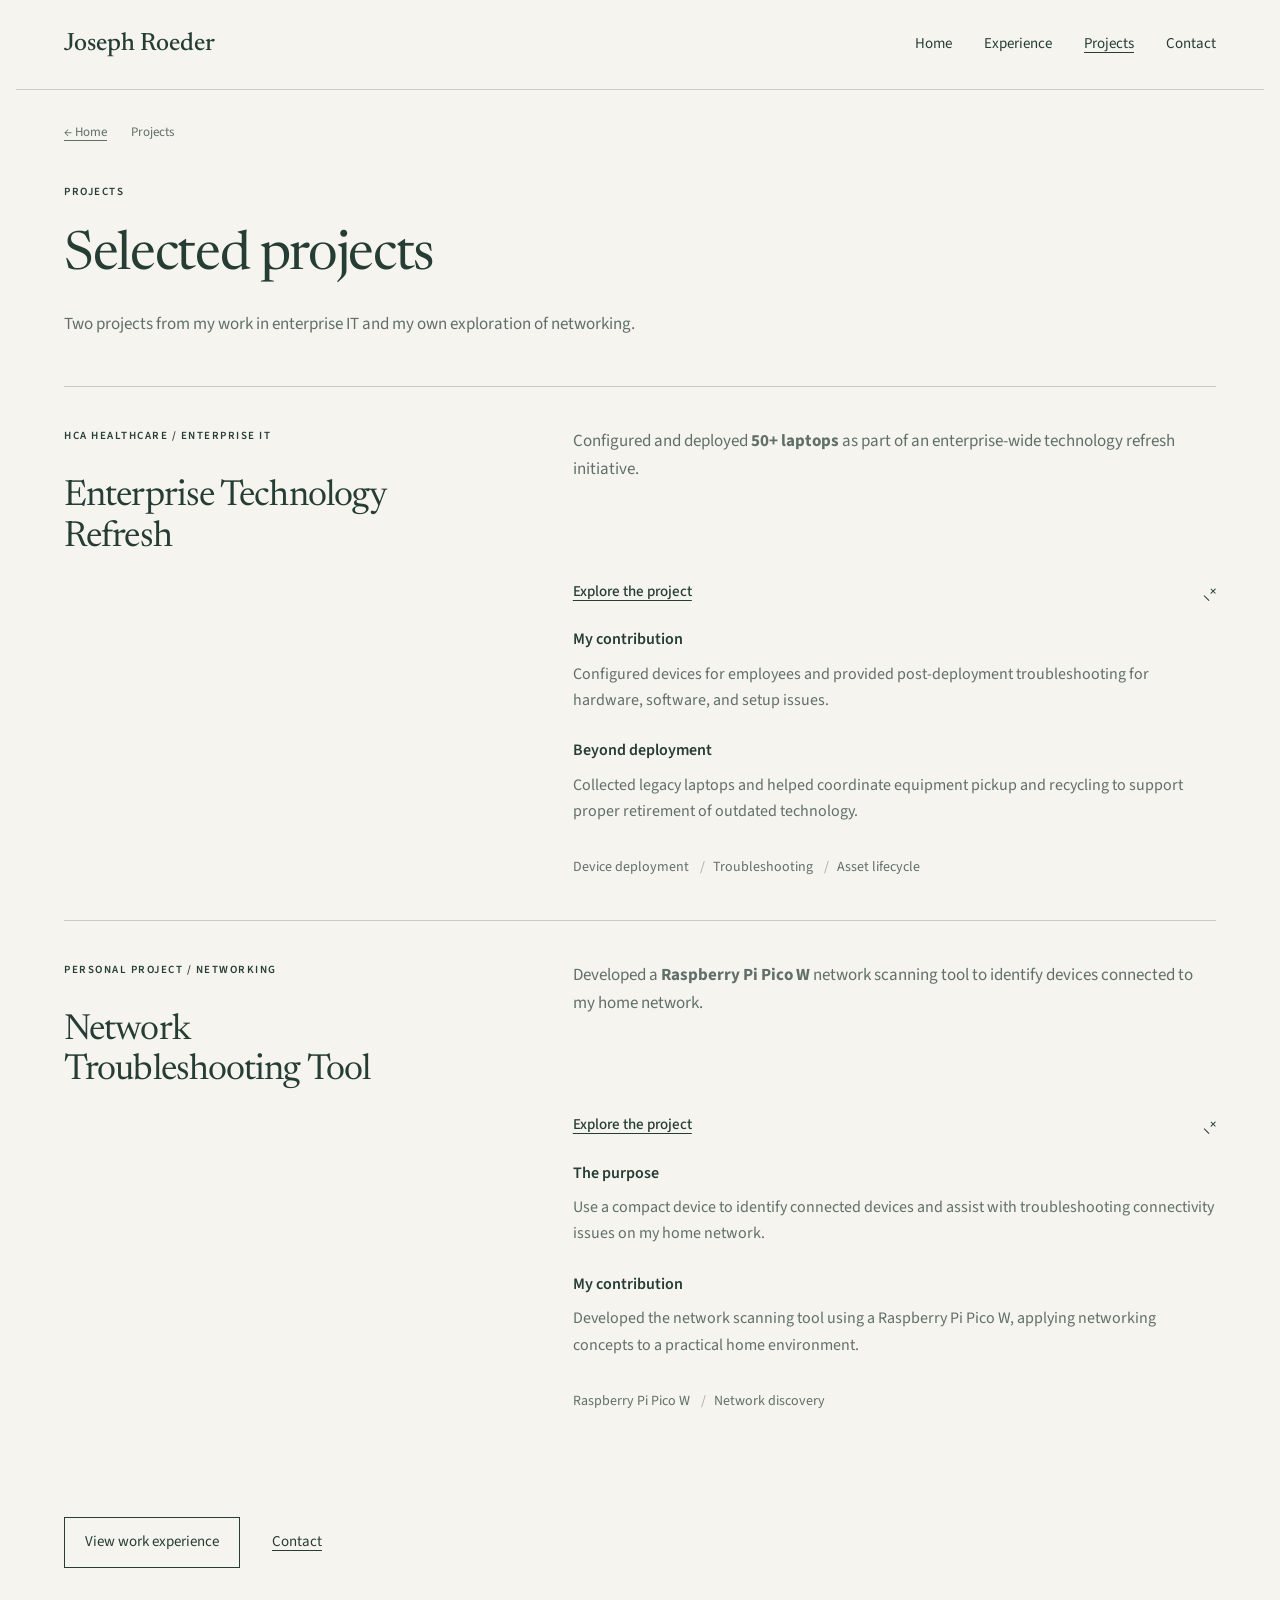
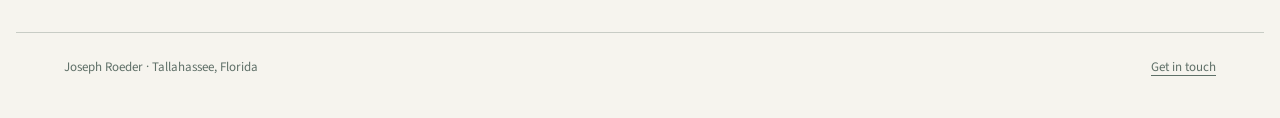
==== projects.html @ 1e168060 "Add files via upload" ====
<!doctype html>
<html lang="en"><head><meta charset="utf-8"><meta name="viewport" content="width=device-width,initial-scale=1"><meta name="description" content="Joseph Roeder — Information Technology student at Florida State University. Explore technical support experience, a cybersecurity focus, and a growing project portfolio."><title>Projects — Joseph Roeder</title><link rel="stylesheet" href="style.css"><script src="script.js" defer></script></head>
<body><a class="skip" href="#main">Skip to content</a>
<header><a class="brand" href="index.html" aria-label="Joseph Roeder home">Joseph Roeder</a><nav aria-label="Main navigation"><a href="index.html">Home</a><a href="work-experience.html">Experience</a><a href="projects.html">Projects</a><a class="nav-contact" href="index.html#contact">Contact</a></nav></header>
<main id="main"><div class="page-breadcrumb"><a href="index.html">← Home</a><span>Projects</span></div><section id="work" class="section work projects-page"><div class="work-heading"><div><p class="eyebrow">PROJECTS</p><h1 class="page-heading">Selected projects</h1></div><p>Two projects from my work in enterprise IT and my own exploration of networking.</p></div><div class="project-grid"><article class="case-study"><div class="case-body"><p class="eyebrow">HCA HEALTHCARE / ENTERPRISE IT</p><h3>Enterprise Technology Refresh</h3><p>Configured and deployed <strong>50+ laptops</strong> as part of an enterprise-wide technology refresh initiative.</p><details open><summary>Explore the project <span class="plus">+</span></summary><div class="case-detail"><h4>My contribution</h4><p>Configured devices for employees and provided post-deployment troubleshooting for hardware, software, and setup issues.</p><h4>Beyond deployment</h4><p>Collected legacy laptops and helped coordinate equipment pickup and recycling to support proper retirement of outdated technology.</p></div></details><div class="tags"><span>Device deployment</span><span>Troubleshooting</span><span>Asset lifecycle</span></div></div></article><article class="case-study"><div class="case-body"><p class="eyebrow">PERSONAL PROJECT / NETWORKING</p><h3>Network Troubleshooting Tool</h3><p>Developed a <strong>Raspberry Pi Pico W</strong> network scanning tool to identify devices connected to my home network.</p><details open><summary>Explore the project <span class="plus">+</span></summary><div class="case-detail"><h4>The purpose</h4><p>Use a compact device to identify connected devices and assist with troubleshooting connectivity issues on my home network.</p><h4>My contribution</h4><p>Developed the network scanning tool using a Raspberry Pi Pico W, applying networking concepts to a practical home environment.</p></div></details><div class="tags"><span>Raspberry Pi Pico W</span><span>Network discovery</span></div></div></article></div></section>
<div class="page-next"><a class="button primary" href="work-experience.html">View work experience</a><a class="text-link" href="index.html#contact">Contact</a></div></main><footer><span>Joseph Roeder · Tallahassee, Florida</span><a href="mailto:joeyroeder29@gmail.com">Get in touch</a></footer></body></html>
---- style.css ----
@import url('https://fonts.googleapis.com/css2?family=Newsreader:opsz,wght@6..72,400;6..72,500&family=Source+Sans+3:wght@400;500;600&display=swap');
:root{--paper:#f6f4ee;--ink:#253d35;--rule:#253d3538;--muted:#253d35b8}*{box-sizing:border-box}html{scroll-padding-top:24px}body{margin:0;background:var(--paper);color:var(--ink);font:17px/1.65 'Source Sans 3',sans-serif}a{color:inherit;text-underline-offset:4px}button,summary{font:inherit}a:focus-visible,summary:focus-visible{outline:2px solid var(--ink);outline-offset:5px}img{max-width:100%}.skip{position:fixed;top:-100px;background:var(--ink);color:var(--paper);padding:8px 16px;z-index:50}.skip:focus{top:8px}header{max-width:1248px;margin:auto;padding:32px 48px;display:flex;align-items:center;justify-content:space-between;gap:32px;border-bottom:1px solid var(--rule)}.brand{font:500 25px 'Newsreader',Georgia,serif;text-decoration:none;white-space:nowrap}nav{display:flex;gap:32px;font-size:15px}nav a{text-decoration:none}nav a:hover,nav a[aria-current]{text-decoration:underline}main{max-width:1248px;margin:auto}.hero{display:grid;grid-template-columns:1.4fr 1fr;gap:80px;padding:80px 48px;align-items:center}.eyebrow{font-size:11px;font-weight:600;letter-spacing:1.5px;margin:0 0 24px}h1,h2,h3{font-family:'Newsreader',Georgia,serif;font-weight:400;line-height:1.12;letter-spacing:-.025em}h1{font-size:clamp(48px,6vw,76px);margin:24px 0}h2{font-size:42px;margin:16px 0 32px}h3{font-size:30px;margin:16px 0 24px}h4{font-size:16px;font-weight:600;margin:24px 0 8px}em{font-style:normal}.hero-subtitle{font:400 29px/1.3 'Newsreader',Georgia,serif;margin:0 0 24px}.intro{font-size:17px;max-width:535px;margin:16px 0;color:var(--muted)}.actions{display:flex;gap:32px;align-items:center;margin-top:32px}.button{display:inline-flex;align-items:center;justify-content:space-between;gap:24px;border:1px solid var(--ink);padding:12px 20px;text-decoration:none;font-size:15px}.button:hover{background:var(--ink);color:var(--paper)}.text-link{font-size:15px}.portrait{margin:0}.portrait img{display:block;width:100%;aspect-ratio:4/5;object-fit:cover;object-position:50% 45%}.portrait figcaption{font-size:12px;margin-top:12px;color:var(--muted)}.section{padding:64px 48px;border-top:1px solid var(--rule)}.explore-grid{display:grid;grid-template-columns:1fr 1fr;gap:64px}.explore-card{text-decoration:none;display:block;padding-top:24px;border-top:1px solid var(--rule)}.explore-card p{color:var(--muted);margin-bottom:24px}.explore-card strong{font-size:15px;font-weight:500;text-decoration:underline;text-underline-offset:4px}.explore-card .eyebrow{margin:0;font-size:10px}.skills-education{display:grid;grid-template-columns:1.3fr 1fr;gap:80px}.skill-groups>div+div{margin-top:24px}.skill-groups h3{font:600 16px 'Source Sans 3',sans-serif;letter-spacing:0;margin:0 0 8px}.tags{display:flex;flex-wrap:wrap;gap:0;font-size:14px;color:var(--muted)}.tags span:not(:last-child):after{content:' / ';padding:0 8px;opacity:.55}.education h3{font-size:28px;margin:16px 0}.education p{margin:8px 0;color:var(--muted);font-size:15px}.education-stats{display:flex;gap:32px;margin:24px 0}.education-stats span{font-size:12px}.education-stats strong{display:block;font-size:18px;font-weight:500}.previous-school{border-top:1px solid var(--rule);padding-top:8px}.education-location{font-size:12px!important}.contact{border-top:1px solid var(--rule);padding:64px 48px}.contact>p:not(.eyebrow){max-width:560px;color:var(--muted)}.contact-actions{display:flex;gap:16px;flex-wrap:wrap;margin:32px 0}.contact-details{display:flex;gap:12px;flex-wrap:wrap;font-size:14px}.contact h2{font-size:48px;margin-bottom:24px}footer{max-width:1248px;margin:auto;border-top:1px solid var(--rule);padding:24px 48px 40px;display:flex;justify-content:space-between;font-size:13px;color:var(--muted)}.page-breadcrumb{padding:32px 48px 0;display:flex;gap:24px;font-size:13px;color:var(--muted)}.page-heading{font-size:54px;margin:16px 0 24px}.experience-page{border:0;display:grid;grid-template-columns:1fr 1.8fr;gap:64px;padding-top:40px}.section-heading>p:not(.eyebrow){color:var(--muted);font-size:16px}.section-heading .text-link{display:inline-block;margin-top:16px}details{border-bottom:1px solid var(--rule);padding:24px 0}summary{display:flex;align-items:center;gap:24px;cursor:pointer;list-style:none;font-size:20px;font-weight:500;line-height:1.35}summary::-webkit-details-marker{display:none}summary small{display:block;font-size:14px;font-weight:400;color:var(--muted);margin-top:8px}.plus{margin-left:auto;font-weight:400;flex-shrink:0}details[open] .plus{transform:rotate(45deg)}.company-logo{width:96px;height:64px;flex-shrink:0;display:flex;align-items:center;justify-content:center;padding:8px;background:white}.company-logo img{width:100%;height:100%;object-fit:contain}.logo-1{background:#10252d}.logo-2{background:#082f50;padding:4px}.logo-3{background:#13331f}.logo-4 img{max-width:44px}.role-meta{font-size:13px;margin:24px 0 16px;color:var(--muted)}.role-bullets{padding-left:20px;font-size:16px;color:var(--muted);margin:16px 0 24px}.role-bullets li+li{margin-top:12px}.page-next{display:flex;gap:32px;align-items:center;padding:0 48px 64px}.projects-page{border:0;padding-top:40px}.work-heading{max-width:640px;margin-bottom:48px}.work-heading>p{color:var(--muted)}.project-grid{display:block}.case-study{border-top:1px solid var(--rule);padding:40px 0}.case-body{display:grid;grid-template-columns:1fr 1.5fr;column-gap:80px}.case-body>.eyebrow{grid-column:1;margin-bottom:16px}.case-body>h3{grid-column:1;grid-row:2;font-size:36px;max-width:350px}.case-body>p:not(.eyebrow){grid-column:2;grid-row:1/3;margin-top:0;color:var(--muted)}.case-body>details{grid-column:2;border:0;padding:0 0 24px}.case-body>details summary{font-size:15px;text-decoration:underline;text-underline-offset:4px}.case-body>.tags{grid-column:2}.case-detail p{color:var(--muted);font-size:16px;margin:8px 0}.case-detail h4{margin-top:24px}
@media(max-width:900px){header{padding:24px 32px;gap:24px}nav{gap:20px;font-size:14px}.hero{gap:40px;padding:56px 32px}.section,.contact{padding:48px 32px}.skills-education{gap:40px}.experience-page{grid-template-columns:1fr;gap:24px}.section-heading{max-width:560px}.case-body{column-gap:40px}.page-breadcrumb{padding-left:32px}.page-next,footer{padding-left:32px;padding-right:32px}}
@media(max-width:600px){header{align-items:start;padding:24px;flex-direction:column;gap:16px}nav{gap:24px;font-size:14px}.brand{font-size:25px}.hero{padding:40px 24px;grid-template-columns:1fr;gap:32px}.hero h1{font-size:52px}.hero-subtitle{font-size:27px}.hero .eyebrow{font-size:9px}.portrait{max-width:320px}.portrait img{aspect-ratio:1}.section,.contact{padding:40px 24px}h2{font-size:34px}.explore-grid,.skills-education{grid-template-columns:1fr;gap:32px}.actions{gap:24px}.button{font-size:14px;padding:12px 16px}.page-breadcrumb{padding:24px 24px 0}.page-heading{font-size:44px}.company-logo{width:80px;height:56px}summary{font-size:18px;gap:16px}.role-bullets{font-size:15px}.case-body{display:block}.case-body>h3{font-size:32px}.case-body>p:not(.eyebrow){margin-top:16px}.case-body>details{padding-top:8px}.case-study{padding:32px 0}.page-next{padding:0 24px 40px;flex-wrap:wrap;gap:24px}.contact-details{gap:8px;font-size:13px}footer{padding:24px;gap:16px;flex-wrap:wrap}}
.portrait img{height:auto}
@media(min-width:601px) and (max-width:760px){.hero{grid-template-columns:1fr;gap:32px}.portrait{max-width:320px}.portrait img{aspect-ratio:1}}
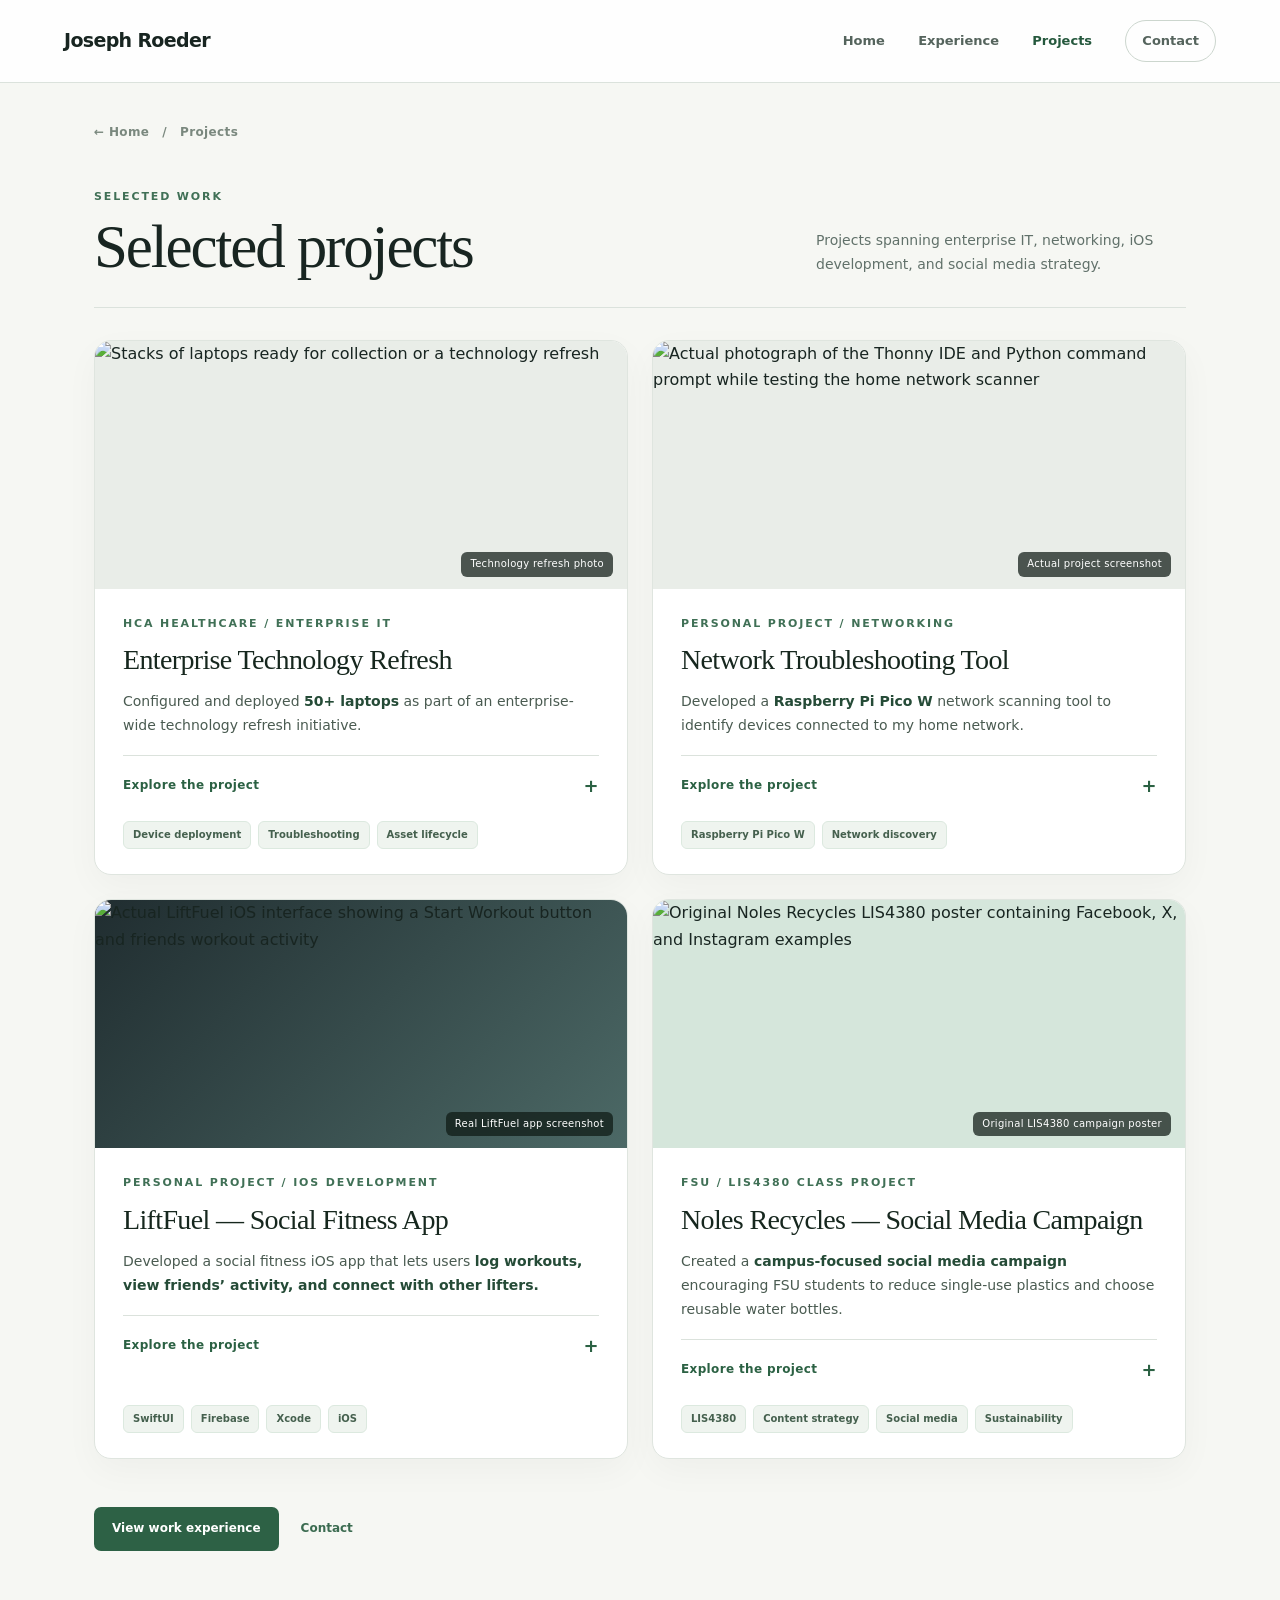
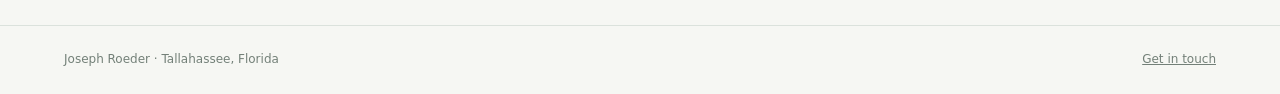
==== commit bc956005: "Add files via upload" ====
--- a/projects.html
+++ b/projects.html
@@ -1,6 +1,56 @@
-<!doctype html>
-<html lang="en"><head><meta charset="utf-8"><meta name="viewport" content="width=device-width,initial-scale=1"><meta name="description" content="Joseph Roeder — Information Technology student at Florida State University. Explore technical support experience, a cybersecurity focus, and a growing project portfolio."><title>Projects — Joseph Roeder</title><link rel="stylesheet" href="style.css"><script src="script.js" defer></script></head>
-<body><a class="skip" href="#main">Skip to content</a>
-<header><a class="brand" href="index.html" aria-label="Joseph Roeder home">Joseph Roeder</a><nav aria-label="Main navigation"><a href="index.html">Home</a><a href="work-experience.html">Experience</a><a href="projects.html">Projects</a><a class="nav-contact" href="index.html#contact">Contact</a></nav></header>
-<main id="main"><div class="page-breadcrumb"><a href="index.html">← Home</a><span>Projects</span></div><section id="work" class="section work projects-page"><div class="work-heading"><div><p class="eyebrow">PROJECTS</p><h1 class="page-heading">Selected projects</h1></div><p>Two projects from my work in enterprise IT and my own exploration of networking.</p></div><div class="project-grid"><article class="case-study"><div class="case-body"><p class="eyebrow">HCA HEALTHCARE / ENTERPRISE IT</p><h3>Enterprise Technology Refresh</h3><p>Configured and deployed <strong>50+ laptops</strong> as part of an enterprise-wide technology refresh initiative.</p><details open><summary>Explore the project <span class="plus">+</span></summary><div class="case-detail"><h4>My contribution</h4><p>Configured devices for employees and provided post-deployment troubleshooting for hardware, software, and setup issues.</p><h4>Beyond deployment</h4><p>Collected legacy laptops and helped coordinate equipment pickup and recycling to support proper retirement of outdated technology.</p></div></details><div class="tags"><span>Device deployment</span><span>Troubleshooting</span><span>Asset lifecycle</span></div></div></article><article class="case-study"><div class="case-body"><p class="eyebrow">PERSONAL PROJECT / NETWORKING</p><h3>Network Troubleshooting Tool</h3><p>Developed a <strong>Raspberry Pi Pico W</strong> network scanning tool to identify devices connected to my home network.</p><details open><summary>Explore the project <span class="plus">+</span></summary><div class="case-detail"><h4>The purpose</h4><p>Use a compact device to identify connected devices and assist with troubleshooting connectivity issues on my home network.</p><h4>My contribution</h4><p>Developed the network scanning tool using a Raspberry Pi Pico W, applying networking concepts to a practical home environment.</p></div></details><div class="tags"><span>Raspberry Pi Pico W</span><span>Network discovery</span></div></div></article></div></section>
-<div class="page-next"><a class="button primary" href="work-experience.html">View work experience</a><a class="text-link" href="index.html#contact">Contact</a></div></main><footer><span>Joseph Roeder · Tallahassee, Florida</span><a href="mailto:joeyroeder29@gmail.com">Get in touch</a></footer></body></html>
+<!doctype html><html lang="en"><head><meta charset="utf-8"><meta name="viewport" content="width=device-width, initial-scale=1"><meta name="description" content="Joseph Roeder's enterprise IT, networking, iOS app development, and LIS4380 social media campaign projects"><title>Projects — Joseph Roeder (Preview)</title><style>
+:root{--ink:#182521;--muted:#61716a;--bg:#f6f7f3;--line:#dbe2dc;--accent:#38664f;--white:#fff;--serif:Georgia,"Times New Roman",serif}
+*{box-sizing:border-box}
+html{scroll-behavior:smooth}
+body{margin:0!important;color:var(--ink)!important;background:var(--bg)!important;font:16px/1.65 system-ui,-apple-system,BlinkMacSystemFont,"Segoe UI",sans-serif!important}
+a{color:inherit;text-decoration:none}
+a:focus-visible,summary:focus-visible{outline:3px solid #89b5a1;outline-offset:4px}
+.site-header{height:83px;padding:0 clamp(20px,5vw,80px);background:rgba(255,255,255,.92);display:flex;align-items:center;justify-content:space-between;border-bottom:1px solid var(--line);gap:22px}
+.brand{font-weight:750;font-size:19px;letter-spacing:-.035em}
+.site-header nav{display:flex;align-items:center;gap:clamp(12px,2.6vw,34px);font-size:13px;font-weight:650;color:#55645d}
+.site-header nav a[aria-current=page]{color:#25583d}
+.site-header nav a:hover{color:#25583d}
+.nav-contact{border:1px solid #ccd6ce;padding:9px 16px;border-radius:100px}
+.site-main{max-width:1220px;margin:auto;padding:40px clamp(22px,5vw,70px) 74px}
+.page-breadcrumb{display:flex;gap:13px;align-items:center;color:#7a887e;font-size:12px;font-weight:650;letter-spacing:.03em;margin-bottom:45px}
+.page-breadcrumb a:hover{text-decoration:underline}
+.work-heading{display:flex;justify-content:space-between;align-items:end;gap:40px;margin-bottom:32px;padding-bottom:27px;border-bottom:1px solid var(--line)}
+.eyebrow{font-weight:750;font-size:11px!important;letter-spacing:.17em;color:#407056!important;margin:0 0 8px!important;text-transform:uppercase}
+.page-heading{font:normal clamp(37px,5vw,61px)/1.08 var(--serif)!important;letter-spacing:-.035em;margin:0!important;color:#182521!important}
+.work-heading>p{max-width:370px;margin:0 0 3px!important;color:var(--muted)!important;font-size:14px!important;line-height:1.7}
+.project-grid{display:grid!important;grid-template-columns:repeat(2,minmax(0,1fr))!important;gap:24px!important}
+.case-study{background:#fff!important;border:1px solid #dfe5df!important;box-shadow:0 12px 35px rgba(20,39,29,.035);border-radius:17px!important;overflow:hidden!important;min-width:0!important;padding:0!important;display:block!important}
+.case-body{display:flex!important;flex-direction:column!important;gap:0!important;height:100%!important;min-width:0!important;padding:0!important;grid-template-columns:unset!important}
+.project-media{margin:0!important;order:0!important;grid-column:unset!important;grid-row:unset!important;position:relative;background:#e9ede8;height:248px;overflow:hidden}
+.project-media a{display:block;width:100%;height:100%;cursor:zoom-in}
+.project-media img{display:block;width:100%;height:100%;object-fit:cover!important;border:0!important;aspect-ratio:auto!important;transition:transform .35s ease}
+.project-media a:hover img{transform:scale(1.025)}
+.project-media.portrait{background:linear-gradient(135deg,#202d30,#4c6966)}
+.project-media.portrait img{object-fit:contain!important;object-position:center}
+.project-media.poster{background:#d5e6db}
+.project-media.poster img{object-fit:contain!important;object-position:center}
+.project-media figcaption{position:absolute;right:14px;bottom:12px;color:#fff!important;background:rgba(14,25,20,.72);backdrop-filter:blur(8px);border-radius:6px;padding:4px 9px;font-size:10px!important;letter-spacing:.03em;margin:0!important}
+.project-content{padding:26px 28px 25px;display:flex;flex-direction:column;flex:1}
+.case-body .project-content .eyebrow{margin-bottom:10px!important}
+.case-body h3{font:normal 28px/1.22 var(--serif)!important;letter-spacing:-.023em;margin:0 0 12px!important;color:#16271e!important}
+.project-intro{font-size:14px!important;line-height:1.72!important;color:#4a5b51!important;margin:0 0 18px!important;min-height:48px}
+.project-intro strong{color:#254b37}
+.case-body details{grid-column:unset!important;grid-row:unset!important;border-top:1px solid var(--line);padding-top:15px;margin:0 0 20px!important}
+.case-body details summary{list-style:none;cursor:pointer;display:flex;justify-content:space-between;align-items:center;font-weight:750;font-size:12px;color:#2b6143;letter-spacing:.03em;user-select:none}
+.case-body details summary::-webkit-details-marker{display:none}
+.case-body summary .plus{display:inline-block;font-size:18px;transition:transform .15s}
+.case-body details[open] summary .plus{transform:rotate(45deg)}
+.case-detail{padding:11px 0 0!important;color:#516157}
+.case-detail h4{font-size:12px!important;color:#223d2d!important;margin:14px 0 4px!important}
+.case-detail p{font-size:13px!important;line-height:1.67!important;margin:0!important}
+.tags{display:flex!important;flex-wrap:wrap;gap:7px!important;grid-column:unset!important;grid-row:unset!important;margin-top:auto!important}
+.tags span{background:#eff4ef!important;color:#45604e!important;border:1px solid #dce9df;border-radius:6px!important;padding:5px 9px!important;font-size:10px!important;font-weight:650;white-space:normal}
+.page-next{display:flex;align-items:center;gap:22px;margin-top:48px}
+.button.primary{padding:12px 18px;background:#2d6145;border-radius:7px;color:white;font-size:12px;font-weight:750}
+.text-link{font-size:12px;color:#3b6b50;font-weight:750}
+.site-footer{display:flex;justify-content:space-between;gap:12px;border-top:1px solid var(--line);padding:24px clamp(22px,5vw,80px);font-size:12px;color:#738078}
+.site-footer a{text-decoration:underline}
+.skip{position:absolute;left:-9999px;top:0}.skip:focus{left:10px;background:white;padding:12px;z-index:50}
+@media(max-width:820px){.project-grid{grid-template-columns:1fr!important}.project-media{height:300px}.work-heading{align-items:start;flex-direction:column;gap:15px}.work-heading>p{max-width:550px}.site-main{padding-top:30px}.page-breadcrumb{margin-bottom:34px}}
+@media(max-width:560px){.site-header{height:auto;min-height:75px;flex-wrap:wrap;padding:17px 20px;gap:12px}.site-header nav{flex-wrap:wrap;gap:12px;font-size:11px}.site-main{padding-left:18px;padding-right:18px}.project-media{height:220px}.project-content{padding:24px 20px}.case-body h3{font-size:26px}.site-footer{flex-wrap:wrap}.page-heading{font-size:41px!important}}
+</style></head><body><a class="skip" href="#main">Skip to content</a><header class="site-header"><a class="brand" href="#main">Joseph Roeder</a><nav aria-label="Main navigation"><a href="index.html">Home</a><a href="work-experience.html">Experience</a><a href="projects.html" aria-current="page">Projects</a><a class="nav-contact" href="index.html#contact">Contact</a></nav></header><main class="site-main" id="main"><div class="page-breadcrumb"><a href="index.html">← Home</a><span>/</span><span>Projects</span></div><section class="section work projects-page"><div class="work-heading"><div><p class="eyebrow">SELECTED WORK</p><h1 class="page-heading">Selected projects</h1></div><p>Projects spanning enterprise IT, networking, iOS development, and social media strategy.</p></div><div class="project-grid"><article class="case-study"><div class="case-body"><figure class="project-media "><a href="assets/tech-refresh-photo.jpg" target="_blank" aria-label="View full-size image for Enterprise Technology Refresh"><img src="assets/tech-refresh-photo.jpg" alt="Stacks of laptops ready for collection or a technology refresh" loading="lazy"></a><figcaption>Technology refresh photo</figcaption></figure><div class="project-content"><p class="eyebrow">HCA HEALTHCARE / ENTERPRISE IT</p><h3>Enterprise Technology Refresh</h3><p class="project-intro">Configured and deployed <strong>50+ laptops</strong> as part of an enterprise-wide technology refresh initiative.</p><details><summary>Explore the project <span class="plus">+</span></summary><div class="case-detail"><h4>My contribution</h4><p>Configured devices for employees and provided post-deployment troubleshooting for hardware, software, and setup issues.</p><h4>Beyond deployment</h4><p>Collected legacy laptops and helped coordinate equipment pickup and recycling to support proper retirement of outdated technology.</p></div></details><div class="tags"><span>Device deployment</span><span>Troubleshooting</span><span>Asset lifecycle</span></div></div></div></article><article class="case-study"><div class="case-body"><figure class="project-media "><a href="assets/python-network-tool.jpg" target="_blank" aria-label="View full-size image for Network Troubleshooting Tool"><img src="assets/python-network-tool.jpg" alt="Actual photograph of the Thonny IDE and Python command prompt while testing the home network scanner" loading="lazy"></a><figcaption>Actual project screenshot</figcaption></figure><div class="project-content"><p class="eyebrow">PERSONAL PROJECT / NETWORKING</p><h3>Network Troubleshooting Tool</h3><p class="project-intro">Developed a <strong>Raspberry Pi Pico W</strong> network scanning tool to identify devices connected to my home network.</p><details><summary>Explore the project <span class="plus">+</span></summary><div class="case-detail"><h4>The purpose</h4><p>Use a compact device to identify connected devices and assist with troubleshooting connectivity issues on my home network.</p><h4>My contribution</h4><p>Developed the network scanning tool using a Raspberry Pi Pico W, applying networking concepts to a practical home environment.</p></div></details><div class="tags"><span>Raspberry Pi Pico W</span><span>Network discovery</span></div></div></div></article><article class="case-study"><div class="case-body"><figure class="project-media portrait"><a href="assets/liftfuel-app.png" target="_blank" aria-label="View full-size image for LiftFuel — Social Fitness App"><img src="assets/liftfuel-app.png" alt="Actual LiftFuel iOS interface showing a Start Workout button and friends workout activity" loading="lazy"></a><figcaption>Real LiftFuel app screenshot</figcaption></figure><div class="project-content"><p class="eyebrow">PERSONAL PROJECT / iOS DEVELOPMENT</p><h3>LiftFuel — Social Fitness App</h3><p class="project-intro">Developed a social fitness iOS app that lets users <strong>log workouts, view friends’ activity, and connect with other lifters.</strong></p><details><summary>Explore the project <span class="plus">+</span></summary><div class="case-detail"><h4>About the project</h4><p>LiftFuel combines workout logging with social features so users can record training sessions and follow the activity of friends.</p><h4>My contribution</h4><p>Built the app in SwiftUI using Xcode and integrated Firebase for authentication, user profiles, friend requests, and shared workout data. Developed workout logging, a friends’ workout feed, and profile features.</p></div></details><div class="tags"><span>SwiftUI</span><span>Firebase</span><span>Xcode</span><span>iOS</span></div></div></div></article><article class="case-study"><div class="case-body"><figure class="project-media poster"><a href="assets/noles-recycles-poster.jpg" target="_blank" aria-label="View full-size image for Noles Recycles — Social Media Campaign"><img src="assets/noles-recycles-poster.jpg" alt="Original Noles Recycles LIS4380 poster containing Facebook, X, and Instagram examples" loading="lazy"></a><figcaption>Original LIS4380 campaign poster</figcaption></figure><div class="project-content"><p class="eyebrow">FSU / LIS4380 CLASS PROJECT</p><h3>Noles Recycles — Social Media Campaign</h3><p class="project-intro">Created a <strong>campus-focused social media campaign</strong> encouraging FSU students to reduce single-use plastics and choose reusable water bottles.</p><details><summary>Explore the project <span class="plus">+</span></summary><div class="case-detail"><h4>Campaign purpose</h4><p>Noles Recycles promotes reusable bottles, campus refill stations, and practical sustainability habits through educational and engaging posts.</p><h4>My contribution</h4><p>Planned a weekly content strategy for Facebook, X, and Instagram, developed sample graphics and posts, and presented the campaign concept, platform profiles, and content schedule on a final class poster.</p></div></details><div class="tags"><span>LIS4380</span><span>Content strategy</span><span>Social media</span><span>Sustainability</span></div></div></div></article></div></section><div class="page-next"><a class="button primary" href="work-experience.html">View work experience</a><a class="text-link" href="index.html#contact">Contact</a></div></main><footer class="site-footer"><span>Joseph Roeder · Tallahassee, Florida</span><a href="mailto:joeyroeder29@gmail.com">Get in touch</a></footer></body></html>
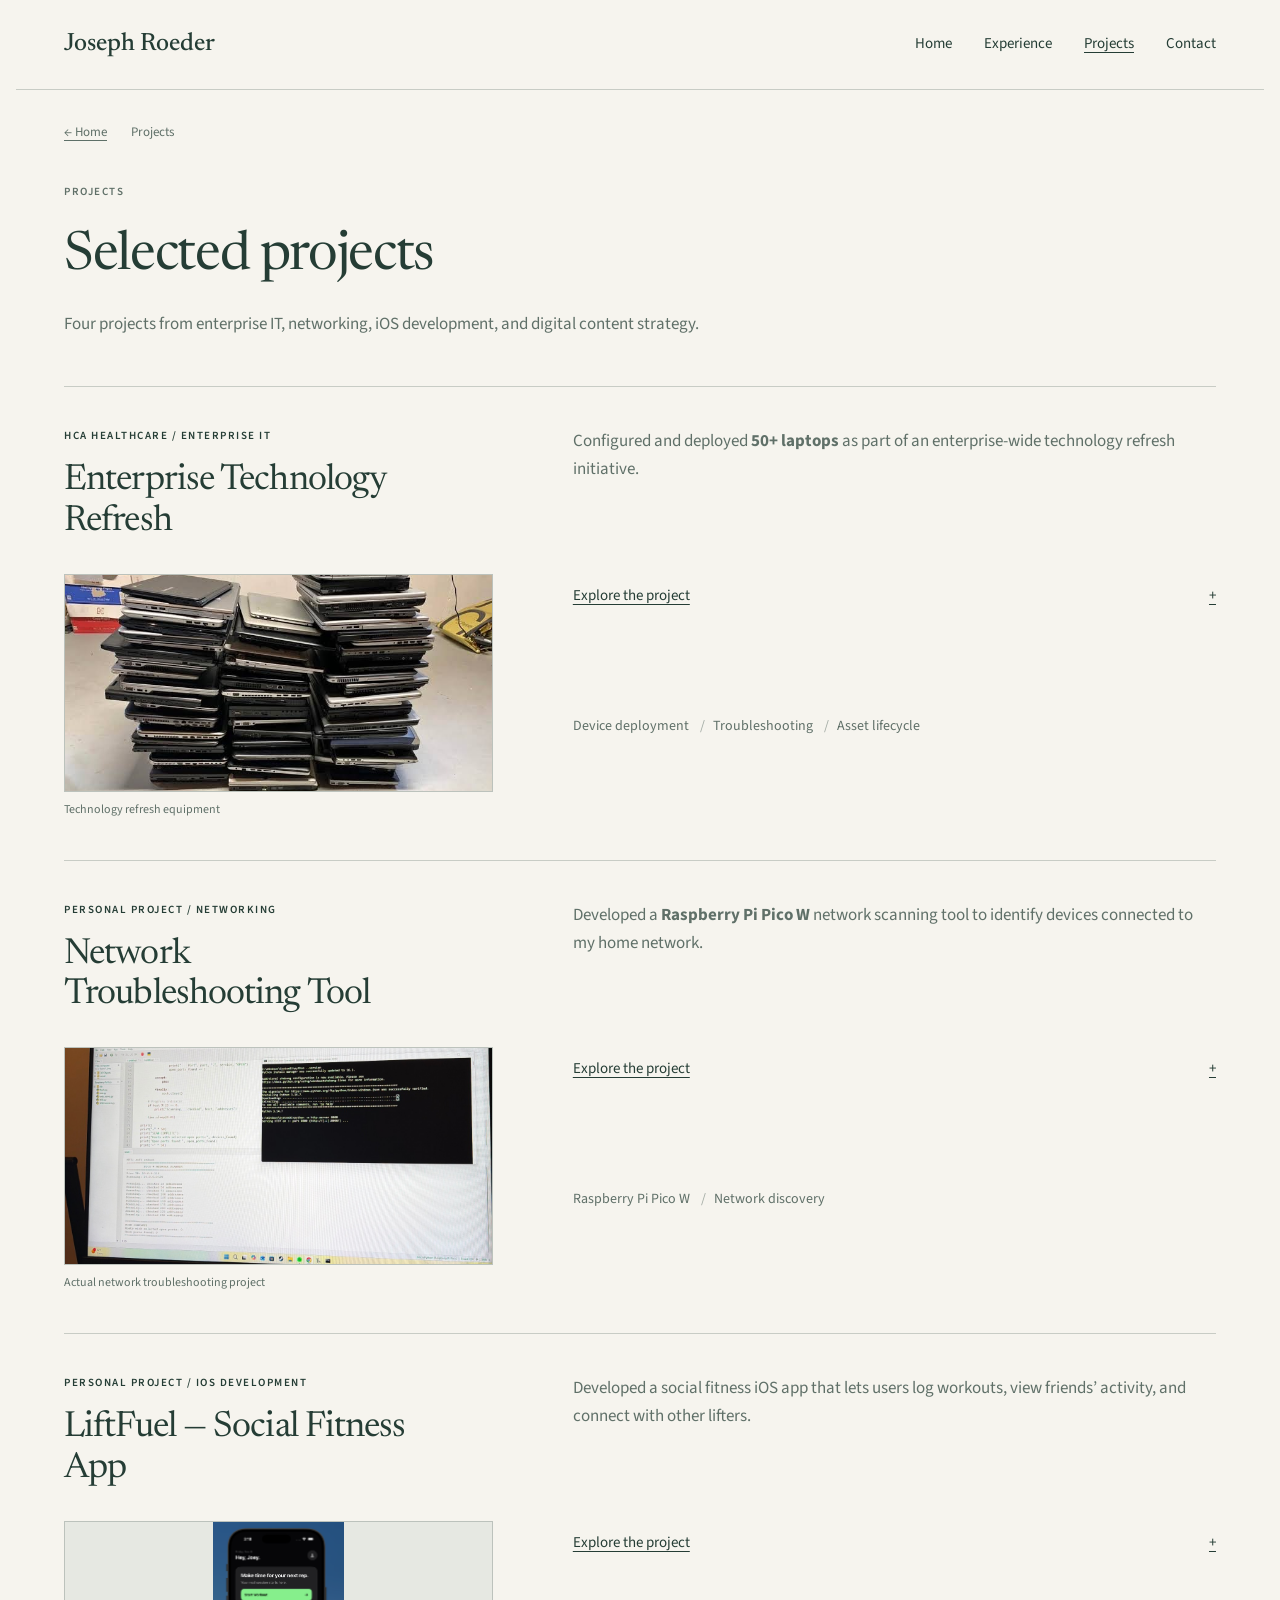
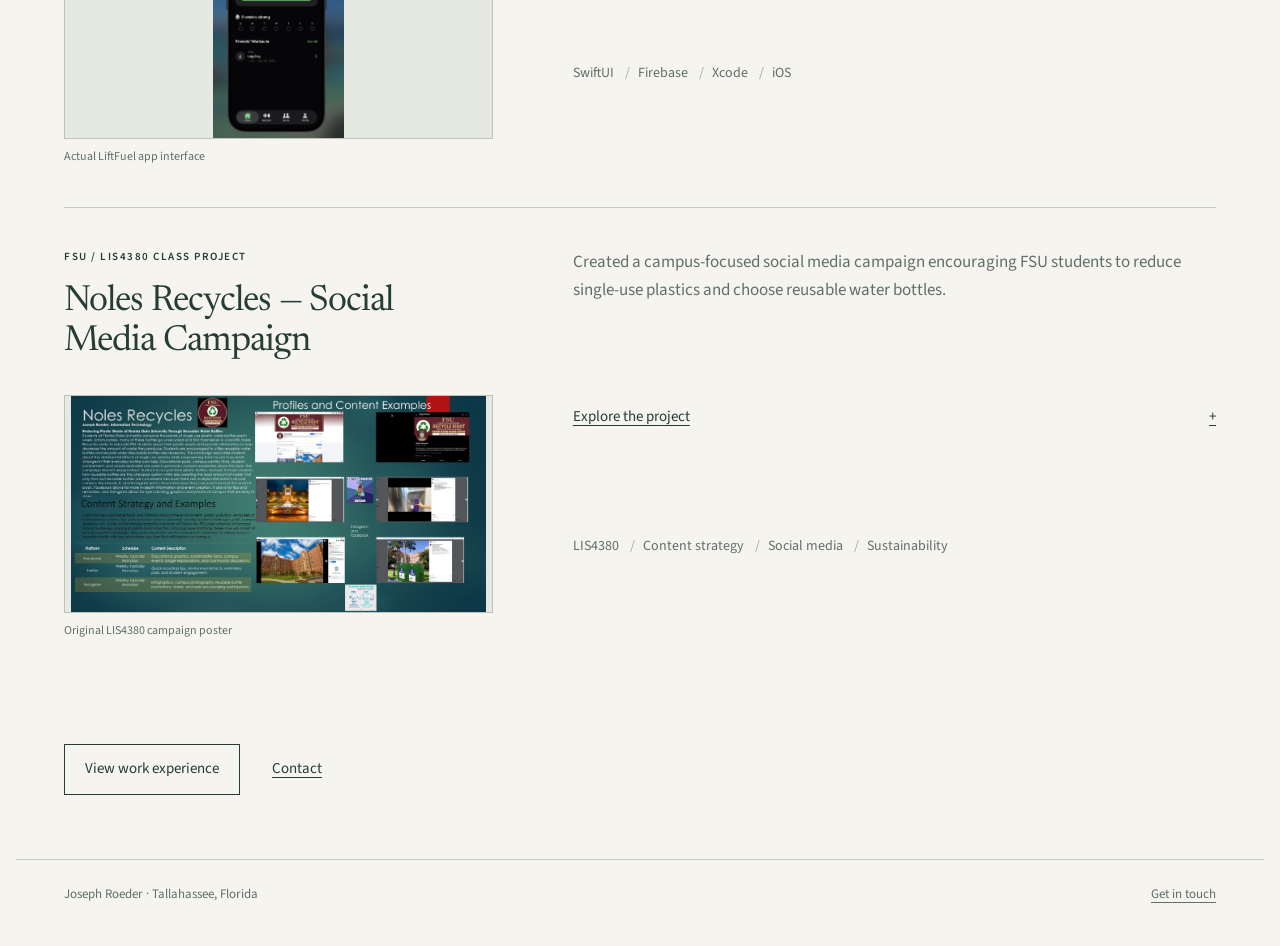
==== commit 60538184: "Add files via upload" ====
--- a/projects.html
+++ b/projects.html
@@ -1,56 +1,54 @@
-<!doctype html><html lang="en"><head><meta charset="utf-8"><meta name="viewport" content="width=device-width, initial-scale=1"><meta name="description" content="Joseph Roeder's enterprise IT, networking, iOS app development, and LIS4380 social media campaign projects"><title>Projects — Joseph Roeder (Preview)</title><style>
-:root{--ink:#182521;--muted:#61716a;--bg:#f6f7f3;--line:#dbe2dc;--accent:#38664f;--white:#fff;--serif:Georgia,"Times New Roman",serif}
-*{box-sizing:border-box}
-html{scroll-behavior:smooth}
-body{margin:0!important;color:var(--ink)!important;background:var(--bg)!important;font:16px/1.65 system-ui,-apple-system,BlinkMacSystemFont,"Segoe UI",sans-serif!important}
-a{color:inherit;text-decoration:none}
-a:focus-visible,summary:focus-visible{outline:3px solid #89b5a1;outline-offset:4px}
-.site-header{height:83px;padding:0 clamp(20px,5vw,80px);background:rgba(255,255,255,.92);display:flex;align-items:center;justify-content:space-between;border-bottom:1px solid var(--line);gap:22px}
-.brand{font-weight:750;font-size:19px;letter-spacing:-.035em}
-.site-header nav{display:flex;align-items:center;gap:clamp(12px,2.6vw,34px);font-size:13px;font-weight:650;color:#55645d}
-.site-header nav a[aria-current=page]{color:#25583d}
-.site-header nav a:hover{color:#25583d}
-.nav-contact{border:1px solid #ccd6ce;padding:9px 16px;border-radius:100px}
-.site-main{max-width:1220px;margin:auto;padding:40px clamp(22px,5vw,70px) 74px}
-.page-breadcrumb{display:flex;gap:13px;align-items:center;color:#7a887e;font-size:12px;font-weight:650;letter-spacing:.03em;margin-bottom:45px}
-.page-breadcrumb a:hover{text-decoration:underline}
-.work-heading{display:flex;justify-content:space-between;align-items:end;gap:40px;margin-bottom:32px;padding-bottom:27px;border-bottom:1px solid var(--line)}
-.eyebrow{font-weight:750;font-size:11px!important;letter-spacing:.17em;color:#407056!important;margin:0 0 8px!important;text-transform:uppercase}
-.page-heading{font:normal clamp(37px,5vw,61px)/1.08 var(--serif)!important;letter-spacing:-.035em;margin:0!important;color:#182521!important}
-.work-heading>p{max-width:370px;margin:0 0 3px!important;color:var(--muted)!important;font-size:14px!important;line-height:1.7}
-.project-grid{display:grid!important;grid-template-columns:repeat(2,minmax(0,1fr))!important;gap:24px!important}
-.case-study{background:#fff!important;border:1px solid #dfe5df!important;box-shadow:0 12px 35px rgba(20,39,29,.035);border-radius:17px!important;overflow:hidden!important;min-width:0!important;padding:0!important;display:block!important}
-.case-body{display:flex!important;flex-direction:column!important;gap:0!important;height:100%!important;min-width:0!important;padding:0!important;grid-template-columns:unset!important}
-.project-media{margin:0!important;order:0!important;grid-column:unset!important;grid-row:unset!important;position:relative;background:#e9ede8;height:248px;overflow:hidden}
-.project-media a{display:block;width:100%;height:100%;cursor:zoom-in}
-.project-media img{display:block;width:100%;height:100%;object-fit:cover!important;border:0!important;aspect-ratio:auto!important;transition:transform .35s ease}
-.project-media a:hover img{transform:scale(1.025)}
-.project-media.portrait{background:linear-gradient(135deg,#202d30,#4c6966)}
-.project-media.portrait img{object-fit:contain!important;object-position:center}
-.project-media.poster{background:#d5e6db}
-.project-media.poster img{object-fit:contain!important;object-position:center}
-.project-media figcaption{position:absolute;right:14px;bottom:12px;color:#fff!important;background:rgba(14,25,20,.72);backdrop-filter:blur(8px);border-radius:6px;padding:4px 9px;font-size:10px!important;letter-spacing:.03em;margin:0!important}
-.project-content{padding:26px 28px 25px;display:flex;flex-direction:column;flex:1}
-.case-body .project-content .eyebrow{margin-bottom:10px!important}
-.case-body h3{font:normal 28px/1.22 var(--serif)!important;letter-spacing:-.023em;margin:0 0 12px!important;color:#16271e!important}
-.project-intro{font-size:14px!important;line-height:1.72!important;color:#4a5b51!important;margin:0 0 18px!important;min-height:48px}
-.project-intro strong{color:#254b37}
-.case-body details{grid-column:unset!important;grid-row:unset!important;border-top:1px solid var(--line);padding-top:15px;margin:0 0 20px!important}
-.case-body details summary{list-style:none;cursor:pointer;display:flex;justify-content:space-between;align-items:center;font-weight:750;font-size:12px;color:#2b6143;letter-spacing:.03em;user-select:none}
-.case-body details summary::-webkit-details-marker{display:none}
-.case-body summary .plus{display:inline-block;font-size:18px;transition:transform .15s}
-.case-body details[open] summary .plus{transform:rotate(45deg)}
-.case-detail{padding:11px 0 0!important;color:#516157}
-.case-detail h4{font-size:12px!important;color:#223d2d!important;margin:14px 0 4px!important}
-.case-detail p{font-size:13px!important;line-height:1.67!important;margin:0!important}
-.tags{display:flex!important;flex-wrap:wrap;gap:7px!important;grid-column:unset!important;grid-row:unset!important;margin-top:auto!important}
-.tags span{background:#eff4ef!important;color:#45604e!important;border:1px solid #dce9df;border-radius:6px!important;padding:5px 9px!important;font-size:10px!important;font-weight:650;white-space:normal}
-.page-next{display:flex;align-items:center;gap:22px;margin-top:48px}
-.button.primary{padding:12px 18px;background:#2d6145;border-radius:7px;color:white;font-size:12px;font-weight:750}
-.text-link{font-size:12px;color:#3b6b50;font-weight:750}
-.site-footer{display:flex;justify-content:space-between;gap:12px;border-top:1px solid var(--line);padding:24px clamp(22px,5vw,80px);font-size:12px;color:#738078}
-.site-footer a{text-decoration:underline}
-.skip{position:absolute;left:-9999px;top:0}.skip:focus{left:10px;background:white;padding:12px;z-index:50}
-@media(max-width:820px){.project-grid{grid-template-columns:1fr!important}.project-media{height:300px}.work-heading{align-items:start;flex-direction:column;gap:15px}.work-heading>p{max-width:550px}.site-main{padding-top:30px}.page-breadcrumb{margin-bottom:34px}}
-@media(max-width:560px){.site-header{height:auto;min-height:75px;flex-wrap:wrap;padding:17px 20px;gap:12px}.site-header nav{flex-wrap:wrap;gap:12px;font-size:11px}.site-main{padding-left:18px;padding-right:18px}.project-media{height:220px}.project-content{padding:24px 20px}.case-body h3{font-size:26px}.site-footer{flex-wrap:wrap}.page-heading{font-size:41px!important}}
-</style></head><body><a class="skip" href="#main">Skip to content</a><header class="site-header"><a class="brand" href="#main">Joseph Roeder</a><nav aria-label="Main navigation"><a href="index.html">Home</a><a href="work-experience.html">Experience</a><a href="projects.html" aria-current="page">Projects</a><a class="nav-contact" href="index.html#contact">Contact</a></nav></header><main class="site-main" id="main"><div class="page-breadcrumb"><a href="index.html">← Home</a><span>/</span><span>Projects</span></div><section class="section work projects-page"><div class="work-heading"><div><p class="eyebrow">SELECTED WORK</p><h1 class="page-heading">Selected projects</h1></div><p>Projects spanning enterprise IT, networking, iOS development, and social media strategy.</p></div><div class="project-grid"><article class="case-study"><div class="case-body"><figure class="project-media "><a href="assets/tech-refresh-photo.jpg" target="_blank" aria-label="View full-size image for Enterprise Technology Refresh"><img src="assets/tech-refresh-photo.jpg" alt="Stacks of laptops ready for collection or a technology refresh" loading="lazy"></a><figcaption>Technology refresh photo</figcaption></figure><div class="project-content"><p class="eyebrow">HCA HEALTHCARE / ENTERPRISE IT</p><h3>Enterprise Technology Refresh</h3><p class="project-intro">Configured and deployed <strong>50+ laptops</strong> as part of an enterprise-wide technology refresh initiative.</p><details><summary>Explore the project <span class="plus">+</span></summary><div class="case-detail"><h4>My contribution</h4><p>Configured devices for employees and provided post-deployment troubleshooting for hardware, software, and setup issues.</p><h4>Beyond deployment</h4><p>Collected legacy laptops and helped coordinate equipment pickup and recycling to support proper retirement of outdated technology.</p></div></details><div class="tags"><span>Device deployment</span><span>Troubleshooting</span><span>Asset lifecycle</span></div></div></div></article><article class="case-study"><div class="case-body"><figure class="project-media "><a href="assets/python-network-tool.jpg" target="_blank" aria-label="View full-size image for Network Troubleshooting Tool"><img src="assets/python-network-tool.jpg" alt="Actual photograph of the Thonny IDE and Python command prompt while testing the home network scanner" loading="lazy"></a><figcaption>Actual project screenshot</figcaption></figure><div class="project-content"><p class="eyebrow">PERSONAL PROJECT / NETWORKING</p><h3>Network Troubleshooting Tool</h3><p class="project-intro">Developed a <strong>Raspberry Pi Pico W</strong> network scanning tool to identify devices connected to my home network.</p><details><summary>Explore the project <span class="plus">+</span></summary><div class="case-detail"><h4>The purpose</h4><p>Use a compact device to identify connected devices and assist with troubleshooting connectivity issues on my home network.</p><h4>My contribution</h4><p>Developed the network scanning tool using a Raspberry Pi Pico W, applying networking concepts to a practical home environment.</p></div></details><div class="tags"><span>Raspberry Pi Pico W</span><span>Network discovery</span></div></div></div></article><article class="case-study"><div class="case-body"><figure class="project-media portrait"><a href="assets/liftfuel-app.png" target="_blank" aria-label="View full-size image for LiftFuel — Social Fitness App"><img src="assets/liftfuel-app.png" alt="Actual LiftFuel iOS interface showing a Start Workout button and friends workout activity" loading="lazy"></a><figcaption>Real LiftFuel app screenshot</figcaption></figure><div class="project-content"><p class="eyebrow">PERSONAL PROJECT / iOS DEVELOPMENT</p><h3>LiftFuel — Social Fitness App</h3><p class="project-intro">Developed a social fitness iOS app that lets users <strong>log workouts, view friends’ activity, and connect with other lifters.</strong></p><details><summary>Explore the project <span class="plus">+</span></summary><div class="case-detail"><h4>About the project</h4><p>LiftFuel combines workout logging with social features so users can record training sessions and follow the activity of friends.</p><h4>My contribution</h4><p>Built the app in SwiftUI using Xcode and integrated Firebase for authentication, user profiles, friend requests, and shared workout data. Developed workout logging, a friends’ workout feed, and profile features.</p></div></details><div class="tags"><span>SwiftUI</span><span>Firebase</span><span>Xcode</span><span>iOS</span></div></div></div></article><article class="case-study"><div class="case-body"><figure class="project-media poster"><a href="assets/noles-recycles-poster.jpg" target="_blank" aria-label="View full-size image for Noles Recycles — Social Media Campaign"><img src="assets/noles-recycles-poster.jpg" alt="Original Noles Recycles LIS4380 poster containing Facebook, X, and Instagram examples" loading="lazy"></a><figcaption>Original LIS4380 campaign poster</figcaption></figure><div class="project-content"><p class="eyebrow">FSU / LIS4380 CLASS PROJECT</p><h3>Noles Recycles — Social Media Campaign</h3><p class="project-intro">Created a <strong>campus-focused social media campaign</strong> encouraging FSU students to reduce single-use plastics and choose reusable water bottles.</p><details><summary>Explore the project <span class="plus">+</span></summary><div class="case-detail"><h4>Campaign purpose</h4><p>Noles Recycles promotes reusable bottles, campus refill stations, and practical sustainability habits through educational and engaging posts.</p><h4>My contribution</h4><p>Planned a weekly content strategy for Facebook, X, and Instagram, developed sample graphics and posts, and presented the campaign concept, platform profiles, and content schedule on a final class poster.</p></div></details><div class="tags"><span>LIS4380</span><span>Content strategy</span><span>Social media</span><span>Sustainability</span></div></div></div></article></div></section><div class="page-next"><a class="button primary" href="work-experience.html">View work experience</a><a class="text-link" href="index.html#contact">Contact</a></div></main><footer class="site-footer"><span>Joseph Roeder · Tallahassee, Florida</span><a href="mailto:joeyroeder29@gmail.com">Get in touch</a></footer></body></html>+<!doctype html><html lang="en"><head><meta charset="utf-8"><meta name="viewport" content="width=device-width,initial-scale=1"><title>Projects — Joseph Roeder | Local Preview</title><style>@import url('https://fonts.googleapis.com/css2?family=Newsreader:opsz,wght@6..72,400;6..72,500&family=Source+Sans+3:wght@400;500;600&display=swap');
+:root{--paper:#f6f4ee;--ink:#253d35;--rule:#253d3538;--muted:#253d35b8}
+*{box-sizing:border-box}html{scroll-padding-top:24px;scroll-behavior:smooth}body{margin:0;background:var(--paper);color:var(--ink);font:17px/1.65 'Source Sans 3',Arial,sans-serif}a{color:inherit;text-underline-offset:4px}button,summary{font:inherit}a:focus-visible,summary:focus-visible{outline:2px solid var(--ink);outline-offset:5px}img{max-width:100%}.skip{position:fixed;top:-100px;background:var(--ink);color:var(--paper);padding:8px 16px;z-index:50}.skip:focus{top:8px}
+header{max-width:1248px;margin:auto;padding:32px 48px;display:flex;align-items:center;justify-content:space-between;gap:32px;border-bottom:1px solid var(--rule)}.brand{font:500 25px 'Newsreader',Georgia,serif;text-decoration:none;white-space:nowrap}nav{display:flex;gap:32px;font-size:15px}nav a{text-decoration:none}nav a:hover,nav a[aria-current]{text-decoration:underline}
+main{max-width:1248px;margin:auto}.section{padding:64px 48px;border-top:1px solid var(--rule)}.eyebrow{font-size:11px;font-weight:600;letter-spacing:1.5px;margin:0 0 24px}h1,h2,h3{font-family:'Newsreader',Georgia,serif;font-weight:400;line-height:1.12;letter-spacing:-.025em}h1{font-size:clamp(48px,6vw,76px);margin:24px 0}h2{font-size:42px;margin:16px 0 32px}h3{font-size:30px;margin:16px 0 24px}h4{font-size:16px;font-weight:600;margin:24px 0 8px} .button{display:inline-flex;align-items:center;justify-content:space-between;gap:24px;border:1px solid var(--ink);padding:12px 20px;text-decoration:none;font-size:15px}.button:hover{background:var(--ink);color:var(--paper)}.text-link{font-size:15px}
+.tags{display:flex;flex-wrap:wrap;gap:0;font-size:14px;color:var(--muted)}.tags span:not(:last-child):after{content:' / ';padding:0 8px;opacity:.55}
+footer{max-width:1248px;margin:auto;border-top:1px solid var(--rule);padding:24px 48px 40px;display:flex;justify-content:space-between;font-size:13px;color:var(--muted)}
+.page-breadcrumb{padding:32px 48px 0;display:flex;gap:24px;font-size:13px;color:var(--muted)}.page-heading{font-size:54px;margin:16px 0 24px}
+.page-next{display:flex;gap:32px;align-items:center;padding:0 48px 64px}
+.projects-page{border:0;padding-top:40px}.work-heading{max-width:640px;margin-bottom:48px}.work-heading>p{color:var(--muted)}.project-grid{display:block}.case-study{border-top:1px solid var(--rule);padding:40px 0}
+.case-body{display:grid;grid-template-columns:1fr 1.5fr;column-gap:80px}.case-body>.eyebrow{grid-column:1;margin-bottom:16px}.case-body>h3{grid-column:1;grid-row:2;font-size:36px;max-width:350px;margin-top:0}.case-body>p:not(.eyebrow){grid-column:2;grid-row:1/3;margin-top:0;color:var(--muted)}
+.case-body>details{grid-column:2;border:0;padding:18px 0 24px}.case-body>details summary{font-size:15px;text-decoration:underline;text-underline-offset:4px}.case-body>.tags{grid-column:2}.case-detail p{color:var(--muted);font-size:16px;margin:8px 0}.case-detail h4{margin-top:24px}summary{display:flex;align-items:center;gap:24px;cursor:pointer;list-style:none}summary::-webkit-details-marker{display:none}.plus{margin-left:auto;font-weight:400;flex-shrink:0}details[open] .plus{transform:rotate(45deg)}
+/* image placement: left column directly beneath name, right column keeps original descriptions */
+.project-media{grid-column:1;grid-row:3/span 2;margin:8px 0 0;align-self:start}.project-media img{display:block;width:100%;height:218px;object-fit:cover;object-position:center;background:#e6e8e2;border:1px solid var(--rule)}.project-media img.fit-contain{object-fit:contain;background:#e6e8e2}.project-media figcaption{font-size:12px;color:var(--muted);margin-top:8px}.case-body>details{grid-row:3}.case-body>.tags{grid-row:4}
+@media(max-width:800px){header{padding:24px}nav{gap:18px}.section{padding:44px 24px}.page-breadcrumb{padding:24px 24px 0}.page-next{padding:0 24px 48px}.case-body{grid-template-columns:1fr 1.25fr;column-gap:28px}.case-body>h3{font-size:31px}.project-media img{height:190px}footer{padding:24px}}
+@media(max-width:600px){header{display:block;padding:20px 22px}.brand{display:inline-block;margin-bottom:12px}nav{flex-wrap:wrap;gap:12px 18px;font-size:14px}.page-breadcrumb{padding:24px 22px 0}.section{padding:32px 22px}.page-heading{font-size:46px}.work-heading{margin-bottom:32px}.case-study{padding:30px 0}.case-body{display:flex;flex-direction:column;gap:0}.case-body>.eyebrow{margin-bottom:12px}.case-body>h3{font-size:32px;margin:0 0 12px}.case-body>p:not(.eyebrow){margin:0 0 16px}.project-media{width:100%;margin:0 0 15px}.project-media img{height:auto;aspect-ratio:16/10;object-fit:cover}.project-media img.fit-contain{object-fit:contain}.case-body>details{width:100%;padding:12px 0 20px}.page-next{padding:0 22px 48px;flex-wrap:wrap}.page-next .button{width:max-content}footer{padding:24px 22px;display:block}footer a{display:block;margin-top:7px}}
+</style></head><body><a class="skip" href="#main">Skip to content</a>
+<header><a class="brand" href="https://joeyroeder.github.io/interactive-resume/index.html" aria-label="Joseph Roeder home">Joseph Roeder</a><nav aria-label="Main navigation"><a href="https://joeyroeder.github.io/interactive-resume/index.html">Home</a><a href="https://joeyroeder.github.io/interactive-resume/work-experience.html">Experience</a><a href="projects.html" aria-current="page">Projects</a><a class="nav-contact" href="https://joeyroeder.github.io/interactive-resume/index.html#contact">Contact</a></nav></header>
+<main id="main"><div class="page-breadcrumb"><a href="https://joeyroeder.github.io/interactive-resume/index.html">← Home</a><span>Projects</span></div>
+<section class="section work projects-page"><div class="work-heading"><p class="eyebrow">PROJECTS</p><h1 class="page-heading">Selected projects</h1><p>Four projects from enterprise IT, networking, iOS development, and digital content strategy.</p></div>
+<div class="project-grid"><article class="case-study"><div class="case-body">
+<p class="eyebrow">HCA HEALTHCARE / ENTERPRISE IT</p>
+<h3>Enterprise Technology Refresh</h3>
+<p>Configured and deployed <strong>50+ laptops</strong> as part of an enterprise-wide technology refresh initiative.</p>
+<figure class="project-media"><img class="" src="[data-uri]" alt="Photograph of stacked retired laptops from an IT refresh" loading="eager"><figcaption>Technology refresh equipment</figcaption></figure>
+<details><summary>Explore the project <span class="plus">+</span></summary><div class="case-detail"><h4>My contribution</h4><p>Configured devices for employees and provided post-deployment troubleshooting for hardware, software, and setup issues.</p><h4>Beyond deployment</h4><p>Collected legacy laptops and helped coordinate equipment pickup and recycling to support proper retirement of outdated technology.</p></div></details>
+<div class="tags"><span>Device deployment</span><span>Troubleshooting</span><span>Asset lifecycle</span></div>
+</div></article>
+<article class="case-study"><div class="case-body">
+<p class="eyebrow">PERSONAL PROJECT / NETWORKING</p>
+<h3>Network Troubleshooting Tool</h3>
+<p>Developed a <strong>Raspberry Pi Pico W</strong> network scanning tool to identify devices connected to my home network.</p>
+<figure class="project-media"><img class="" src="[data-uri]